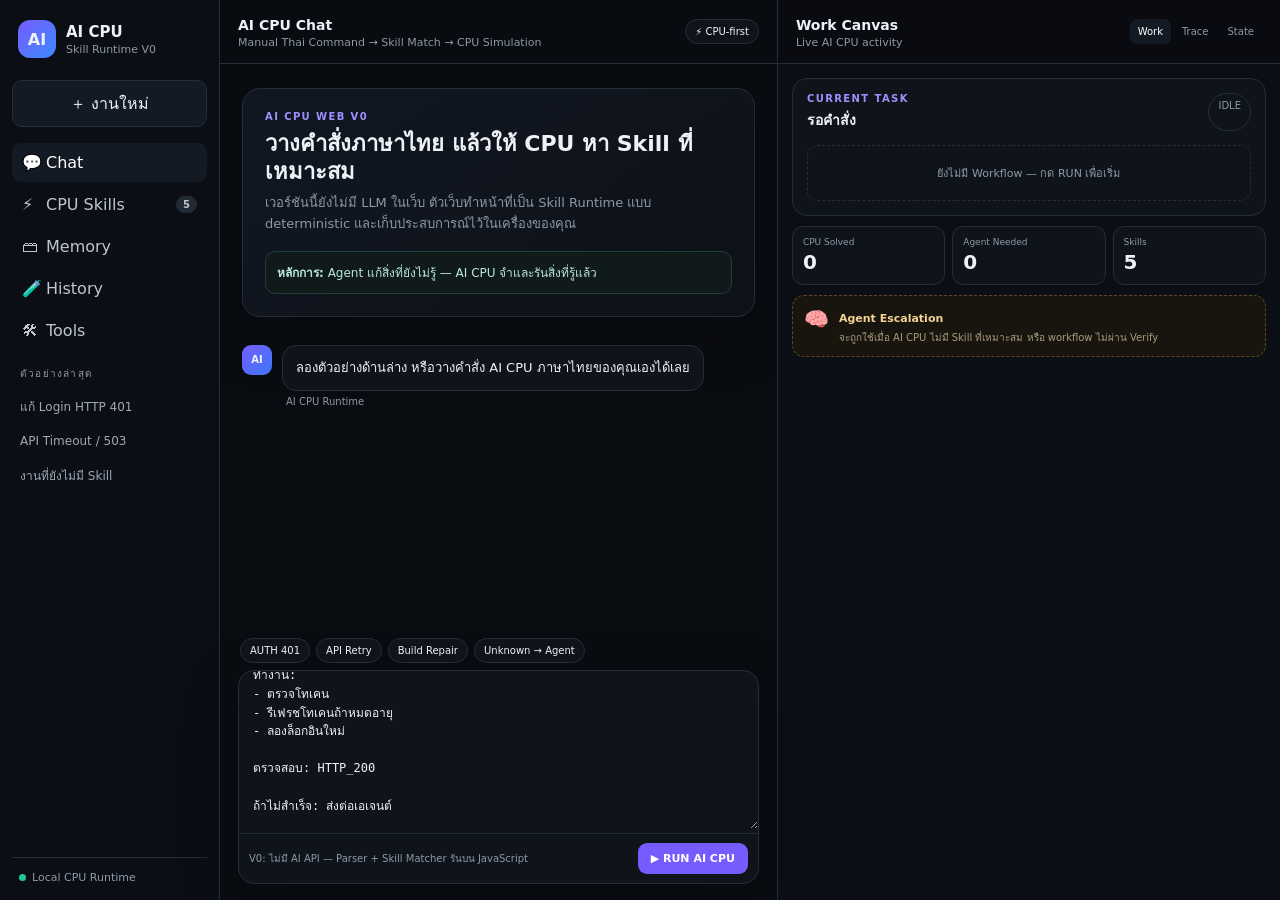
==== index.html @ 1a8669a3 "feat: add AI CPU Web V0 prototype and Pages workflow" ====
<!doctype html>
<html lang="th">
<head>
  <meta charset="utf-8" />
  <meta name="viewport" content="width=device-width,initial-scale=1" />
  <meta name="theme-color" content="#0a0d12" />
  <title>AI CPU Web V0</title>
  <link rel="stylesheet" href="styles.css" />
</head>
<body>
  <div class="app-shell">
    <aside class="sidebar" id="sidebar">
      <div class="brand"><div class="brand-mark">AI</div><div><strong>AI CPU</strong><span>Skill Runtime V0</span></div></div>
      <button class="new-task" id="newTaskBtn">＋ งานใหม่</button>
      <nav class="nav" aria-label="เมนูหลัก">
        <button class="nav-item active" data-view="chat">💬 <span>Chat</span></button>
        <button class="nav-item" data-view="skills">⚡ <span>CPU Skills</span><b id="skillCountBadge">5</b></button>
        <button class="nav-item" data-view="memory">🗃 <span>Memory</span></button>
        <button class="nav-item" data-view="history">🧪 <span>History</span></button>
        <button class="nav-item" data-view="tools">🛠 <span>Tools</span></button>
      </nav>
      <div class="sidebar-section"><div class="section-label">ตัวอย่างล่าสุด</div><button class="recent-item" data-sample="auth">แก้ Login HTTP 401</button><button class="recent-item" data-sample="api">API Timeout / 503</button><button class="recent-item" data-sample="unknown">งานที่ยังไม่มี Skill</button></div>
      <div class="sidebar-footer"><span class="status-dot"></span>Local CPU Runtime</div>
    </aside>
    <main class="workspace">
      <header class="topbar"><button class="mobile-menu" id="mobileMenuBtn" aria-label="เปิดเมนู">☰</button><div><strong id="workspaceTitle">AI CPU Chat</strong><span>Manual Thai Command → Skill Match → CPU Simulation</span></div><div class="mode-pill">⚡ CPU-first</div></header>
      <section class="content-view active" id="view-chat">
        <div class="chat-scroll" id="chatScroll">
          <div class="welcome-card"><div class="eyebrow">AI CPU WEB V0</div><h1>วางคำสั่งภาษาไทย แล้วให้ CPU หา Skill ที่เหมาะสม</h1><p>เวอร์ชันนี้ยังไม่มี LLM ในเว็บ ตัวเว็บทำหน้าที่เป็น Skill Runtime แบบ deterministic และเก็บประสบการณ์ไว้ในเครื่องของคุณ</p><div class="principle"><b>หลักการ:</b> Agent แก้สิ่งที่ยังไม่รู้ — AI CPU จำและรันสิ่งที่รู้แล้ว</div></div>
          <div class="message assistant"><div class="avatar cpu">AI</div><div class="message-body"><div class="bubble">ลองตัวอย่างด้านล่าง หรือวางคำสั่ง AI CPU ภาษาไทยของคุณเองได้เลย</div><div class="message-meta">AI CPU Runtime</div></div></div><div id="messageList"></div>
        </div>
        <div class="composer-wrap"><div class="sample-row"><button data-sample="auth">AUTH 401</button><button data-sample="api">API Retry</button><button data-sample="build">Build Repair</button><button data-sample="unknown">Unknown → Agent</button></div><div class="composer"><textarea id="commandInput" rows="7" spellcheck="false" placeholder="วางคำสั่งภาษาไทย เช่น&#10;สถานะ: ล็อกอินผิดพลาด&#10;อาการ: HTTP_401&#10;เป้าหมาย: ล็อกอินสำเร็จ&#10;..."></textarea><div class="composer-actions"><div class="hint">V0: ไม่มี AI API — Parser + Skill Matcher รันบน JavaScript</div><button class="run-btn" id="runBtn">▶ RUN AI CPU</button></div></div></div>
      </section>
      <section class="content-view" id="view-skills"><div class="page-panel"><div class="page-heading"><div><div class="eyebrow">SKILL REGISTRY</div><h2>CPU Skills</h2><p>Skill คือโปรแกรม/Workflow ที่ AI CPU ทำซ้ำได้โดยไม่ต้องเรียก Agent</p></div><button class="secondary-btn" id="openAddSkillBtn">＋ เพิ่ม Skill</button></div><div id="skillsGrid" class="skills-grid"></div></div></section>
      <section class="content-view" id="view-memory"><div class="page-panel"><div class="eyebrow">SKILL-ORIENTED MEMORY</div><h2>Memory</h2><p>จำว่า State/Goal แบบไหนเคยใช้ Skill อะไร และผลเป็นอย่างไร</p><div id="memoryTableWrap"></div></div></section>
      <section class="content-view" id="view-history"><div class="page-panel"><div class="eyebrow">EXPERIENCE</div><h2>Execution History</h2><p>ทุกครั้งที่รันจะกลายเป็น Episode สำหรับใช้พัฒนาระบบต่อไป</p><div id="historyList" class="history-list"></div></div></section>
      <section class="content-view" id="view-tools"><div class="page-panel"><div class="eyebrow">TOOL REGISTRY — SIMULATION</div><h2>Tools</h2><p>V0 ยังเป็นตัวจำลอง Tool เพื่อทดสอบ architecture ก่อนเชื่อมของจริง</p><div id="toolsGrid" class="skills-grid"></div></div></section>
    </main>
    <aside class="canvas">
      <header class="canvas-header"><div><strong>Work Canvas</strong><span>Live AI CPU activity</span></div><div class="canvas-tabs"><button class="active" data-canvas="work">Work</button><button data-canvas="trace">Trace</button><button data-canvas="state">State</button></div></header>
      <div class="canvas-body"><section class="canvas-pane active" id="canvas-work"><div class="task-card"><div class="task-head"><div><div class="eyebrow">CURRENT TASK</div><h3 id="taskName">รอคำสั่ง</h3></div><span class="status-chip idle" id="runStatus">IDLE</span></div><div class="flow" id="flowList"><div class="flow-empty">ยังไม่มี Workflow — กด RUN เพื่อเริ่ม</div></div></div><div class="metrics-grid"><div><span>CPU Solved</span><strong id="metricCpu">0</strong></div><div><span>Agent Needed</span><strong id="metricAgent">0</strong></div><div><span>Skills</span><strong id="metricSkills">5</strong></div></div><div class="agent-card" id="agentCard"><div class="agent-icon">🧠</div><div><b>Agent Escalation</b><p>จะถูกใช้เมื่อ AI CPU ไม่มี Skill ที่เหมาะสม หรือ workflow ไม่ผ่าน Verify</p></div></div></section><section class="canvas-pane" id="canvas-trace"><pre id="traceOutput">// Trace จะปรากฏหลังรันคำสั่ง</pre></section><section class="canvas-pane" id="canvas-state"><pre id="stateOutput">{
  "state": "IDLE",
  "goal": null
}</pre></section></div>
    </aside>
  </div>
  <dialog id="addSkillDialog"><form method="dialog" id="addSkillForm" class="dialog-card"><div class="dialog-head"><div><div class="eyebrow">INSTALL CPU SKILL</div><h3>เพิ่ม Skill ใหม่</h3></div><button value="cancel" class="icon-btn" aria-label="ปิด">×</button></div><label>Skill ID<input id="newSkillId" placeholder="CSV_REPAIR" required /></label><label>ชื่อสกิล<input id="newSkillName" placeholder="ซ่อม CSV" required /></label><label>คำที่ใช้จับคู่ (คั่นด้วย comma)<input id="newSkillKeywords" placeholder="csv, encoding, import" required /></label><label>ขั้นตอน (1 บรรทัดต่อ 1 ขั้น)<textarea id="newSkillSteps" rows="4" placeholder="ตรวจ encoding&#10;แปลงเป็น UTF-8&#10;ลอง import ใหม่" required></textarea></label><div class="dialog-actions"><button value="cancel" class="secondary-btn">ยกเลิก</button><button value="default" id="installSkillBtn" class="run-btn">Install Skill</button></div></form></dialog>
  <script src="app.js"></script>
</body>
</html>
---- styles.css ----
:root{--bg:#090c11;--panel:#0f141b;--panel2:#141a23;--line:#252d38;--text:#edf2f8;--muted:#8d99a8;--accent:#765cff;--green:#25c79a;--yellow:#f0b84a;--shadow:0 18px 60px rgba(0,0,0,.25)}*{box-sizing:border-box}html,body{margin:0;min-height:100%;background:var(--bg);color:var(--text);font-family:Inter,ui-sans-serif,system-ui,-apple-system,"Segoe UI",sans-serif}button,input,textarea{font:inherit}button{color:inherit}.app-shell{min-height:100vh;display:grid;grid-template-columns:220px minmax(420px,1fr) minmax(370px,.9fr)}.sidebar{min-width:0;background:#0b0f15;border-right:1px solid var(--line);padding:14px 12px;display:flex;flex-direction:column;gap:16px}.brand{display:flex;align-items:center;gap:10px;padding:6px}.brand-mark{width:38px;height:38px;border-radius:12px;background:linear-gradient(135deg,var(--accent),#3f89ff);display:grid;place-items:center;font-weight:800}.brand strong{display:block;font-size:15px}.brand span,.topbar span,.canvas-header span{display:block;color:var(--muted);font-size:11px;margin-top:2px}.new-task,.secondary-btn{border:1px solid var(--line);background:var(--panel2);border-radius:10px;padding:10px 12px;cursor:pointer}.nav{display:grid;gap:3px}.nav-item{border:0;background:transparent;padding:10px;border-radius:9px;display:grid;grid-template-columns:24px 1fr auto;text-align:left;align-items:center;cursor:pointer;color:#bdc6d1}.nav-item:hover,.nav-item.active{background:var(--panel2);color:white}.nav-item b{font-size:10px;background:#222a35;border:1px solid var(--line);padding:2px 6px;border-radius:999px}.section-label{font-size:10px;color:var(--muted);letter-spacing:.12em;text-transform:uppercase;padding:0 8px 6px}.sidebar-section{display:grid;gap:2px}.recent-item{border:0;background:transparent;text-align:left;color:#9da8b5;padding:8px;border-radius:8px;font-size:12px;cursor:pointer}.recent-item:hover{background:var(--panel2);color:white}.sidebar-footer{margin-top:auto;border-top:1px solid var(--line);padding:13px 7px 2px;color:var(--muted);font-size:11px}.status-dot{display:inline-block;width:7px;height:7px;border-radius:50%;background:var(--green);margin-right:6px}.workspace{min-width:0;border-right:1px solid var(--line);display:flex;flex-direction:column;height:100vh}.topbar,.canvas-header{height:64px;flex:0 0 64px;border-bottom:1px solid var(--line);display:flex;align-items:center;justify-content:space-between;padding:0 18px;background:rgba(9,12,17,.9);backdrop-filter:blur(12px)}.topbar strong,.canvas-header strong{font-size:14px}.mode-pill,.status-chip{border:1px solid var(--line);border-radius:999px;padding:6px 9px;font-size:10px;background:var(--panel)}.mobile-menu{display:none;background:none;border:0;font-size:20px}.content-view{display:none;min-height:0;flex:1}.content-view.active{display:flex;flex-direction:column}.chat-scroll{flex:1;overflow:auto;padding:24px 22px 20px}.welcome-card{max-width:760px;margin:0 auto 28px;background:linear-gradient(145deg,#111722,#0d1118);border:1px solid var(--line);border-radius:18px;padding:22px;box-shadow:var(--shadow)}.eyebrow{font-size:10px;letter-spacing:.14em;color:#9e91ff;font-weight:800}.welcome-card h1,.page-panel h2{margin:8px 0;font-size:22px;line-height:1.25}.welcome-card p,.page-panel p{margin:0;color:var(--muted);font-size:13px;line-height:1.6}.principle{margin-top:16px;background:#101a1a;border:1px solid #1f4038;padding:11px;border-radius:10px;font-size:12px;color:#b9e7dc}.message{display:flex;gap:10px;max-width:800px;margin:0 auto 16px}.message.user{justify-content:flex-end}.message.user .avatar{order:2}.message.user .message-body{align-items:flex-end}.avatar{width:30px;height:30px;flex:0 0 30px;border-radius:9px;display:grid;place-items:center;background:#202734;font-size:10px;font-weight:800}.avatar.cpu{background:linear-gradient(135deg,var(--accent),#3b79fa)}.avatar.user{background:#26303d}.message-body{display:flex;flex-direction:column;min-width:0}.bubble{background:var(--panel);border:1px solid var(--line);border-radius:14px;padding:12px 13px;font-size:13px;line-height:1.55;white-space:pre-wrap}.message.user .bubble{background:#18202c}.message-meta{font-size:10px;color:var(--muted);margin-top:5px;padding:0 4px}.runtime-block{display:grid;gap:6px;margin-top:10px}.runtime-line{font-size:11px;padding:7px 8px;background:#0b1016;border:1px solid #202936;border-radius:8px}.runtime-line.ok::before{content:"●";color:var(--green);margin-right:7px}.runtime-line.warn::before{content:"●";color:var(--yellow);margin-right:7px}.composer-wrap{padding:8px 18px 16px;background:linear-gradient(180deg,rgba(9,12,17,0),var(--bg) 15%)}.sample-row{display:flex;gap:6px;overflow:auto;padding:0 2px 7px}.sample-row button{white-space:nowrap;border:1px solid var(--line);background:var(--panel);border-radius:999px;padding:6px 9px;font-size:10px;cursor:pointer}.composer{border:1px solid var(--line);border-radius:16px;background:var(--panel);box-shadow:var(--shadow);overflow:hidden}.composer textarea{width:100%;resize:vertical;min-height:135px;max-height:310px;border:0;outline:0;background:transparent;color:var(--text);padding:14px;font-family:ui-monospace,SFMono-Regular,Menlo,monospace;font-size:12px;line-height:1.55}.composer-actions{display:flex;align-items:center;justify-content:space-between;gap:10px;border-top:1px solid var(--line);padding:9px 10px}.hint{font-size:10px;color:var(--muted)}.run-btn{border:0;background:var(--accent);color:white;border-radius:9px;padding:9px 13px;font-size:11px;font-weight:800;cursor:pointer}.page-panel{padding:28px;overflow:auto;width:100%}.page-heading{display:flex;align-items:flex-start;justify-content:space-between;gap:20px}.skills-grid{display:grid;grid-template-columns:repeat(2,minmax(0,1fr));gap:10px;margin-top:18px}.skill-card{border:1px solid var(--line);background:var(--panel);border-radius:14px;padding:14px}.skill-card h3{font-size:13px;margin:0 0 4px}.skill-card .skill-id{font-family:ui-monospace,monospace;font-size:10px;color:#a99cff}.skill-meta{display:flex;gap:6px;flex-wrap:wrap;margin-top:10px}.mini-chip{font-size:9px;border:1px solid var(--line);background:#0c1117;border-radius:999px;padding:4px 6px;color:#aeb8c4}.skill-steps{margin:10px 0 0;padding-left:17px;color:var(--muted);font-size:11px;line-height:1.55}.memory-table{width:100%;border-collapse:collapse;margin-top:18px;font-size:11px}.memory-table th,.memory-table td{text-align:left;padding:10px;border-bottom:1px solid var(--line)}.memory-table th{color:var(--muted);font-weight:600}.empty-state{margin-top:18px;border:1px dashed var(--line);border-radius:13px;padding:20px;color:var(--muted);font-size:12px}.history-list{display:grid;gap:8px;margin-top:18px}.history-item{border:1px solid var(--line);background:var(--panel);border-radius:12px;padding:12px}.history-item header{display:flex;justify-content:space-between;gap:8px;font-size:11px}.history-item p{margin:7px 0 0;font-size:11px}.canvas{min-width:0;background:#0b0f15;height:100vh;overflow:hidden}.canvas-tabs{display:flex;gap:3px}.canvas-tabs button{border:0;background:transparent;color:var(--muted);font-size:10px;padding:7px 8px;border-radius:7px;cursor:pointer}.canvas-tabs button.active{background:var(--panel2);color:white}.canvas-body{height:calc(100vh - 64px);overflow:auto;padding:14px}.canvas-pane{display:none}.canvas-pane.active{display:block}.task-card{border:1px solid var(--line);background:var(--panel);border-radius:15px;padding:14px}.task-head{display:flex;justify-content:space-between;gap:10px}.task-head h3{font-size:14px;margin:5px 0 0}.status-chip.idle{color:var(--muted)}.status-chip.done{color:#9fe8d4;border-color:#285448;background:#10221f}.status-chip.agent{color:#ffd99a;border-color:#5a4827;background:#211b11}.flow{display:grid;gap:7px;margin-top:14px}.flow-empty{border:1px dashed var(--line);border-radius:10px;padding:18px;text-align:center;color:var(--muted);font-size:11px}.flow-step{border:1px solid var(--line);border-radius:10px;padding:10px;display:grid;grid-template-columns:26px 1fr auto;gap:8px;align-items:center;background:#0d1218}.flow-step.success{border-color:#245044}.flow-num{width:24px;height:24px;border-radius:7px;background:#202733;display:grid;place-items:center;font-size:10px}.flow-step b{font-size:11px}.flow-step small{display:block;color:var(--muted);font-size:9px;margin-top:2px}.step-tag{font-size:8px;border:1px solid var(--line);padding:3px 5px;border-radius:5px;color:#a9b4c1}.metrics-grid{display:grid;grid-template-columns:repeat(3,1fr);gap:7px;margin-top:10px}.metrics-grid>div{border:1px solid var(--line);background:var(--panel);border-radius:11px;padding:10px}.metrics-grid span{font-size:9px;color:var(--muted);display:block}.metrics-grid strong{font-size:20px;margin-top:3px;display:block}.agent-card{margin-top:10px;display:flex;gap:10px;border:1px dashed #5d4a24;background:#18150f;border-radius:12px;padding:11px}.agent-card.active{border-style:solid;border-color:var(--yellow)}.agent-icon{font-size:20px}.agent-card b{font-size:11px;color:#f4d395}.agent-card p{font-size:10px;line-height:1.5;color:#a99a7d;margin:4px 0 0}.canvas pre{margin:0;border:1px solid var(--line);background:#070a0e;border-radius:12px;padding:13px;white-space:pre-wrap;word-break:break-word;font-size:10px;line-height:1.6;color:#b9c5d3}dialog{border:0;padding:0;background:transparent;color:var(--text);width:min(520px,calc(100% - 24px))}dialog::backdrop{background:rgba(0,0,0,.7);backdrop-filter:blur(4px)}.dialog-card{border:1px solid var(--line);background:var(--panel);border-radius:16px;padding:16px;box-shadow:var(--shadow);display:grid;gap:12px}.dialog-head{display:flex;justify-content:space-between;align-items:start}.dialog-head h3{margin:5px 0 0}.icon-btn{border:1px solid var(--line);background:var(--panel2);width:34px;height:34px;border-radius:9px;cursor:pointer}.dialog-card label{font-size:11px;color:#c5ced8}.dialog-card input,.dialog-card textarea{display:block;width:100%;margin-top:5px;border:1px solid var(--line);border-radius:9px;background:#0b1016;color:white;padding:9px;outline:0}.dialog-actions{display:flex;justify-content:flex-end;gap:7px}@media(max-width:1100px){.app-shell{grid-template-columns:190px 1fr}.canvas{display:none}.workspace{border-right:0}}@media(max-width:720px){.app-shell{display:block}.sidebar{position:fixed;z-index:20;inset:0 auto 0 0;width:260px;transform:translateX(-105%);transition:.2s;box-shadow:var(--shadow)}.sidebar.open{transform:translateX(0)}.workspace{height:100vh}.mobile-menu{display:block}.topbar{padding:0 12px}.mode-pill{display:none}.chat-scroll{padding:16px 12px}.composer-wrap{padding:6px 10px 10px}.composer-actions{align-items:flex-end}.hint{max-width:55%}.skills-grid{grid-template-columns:1fr}.page-panel{padding:20px 14px}.page-heading{flex-direction:column}.welcome-card h1{font-size:19px}}
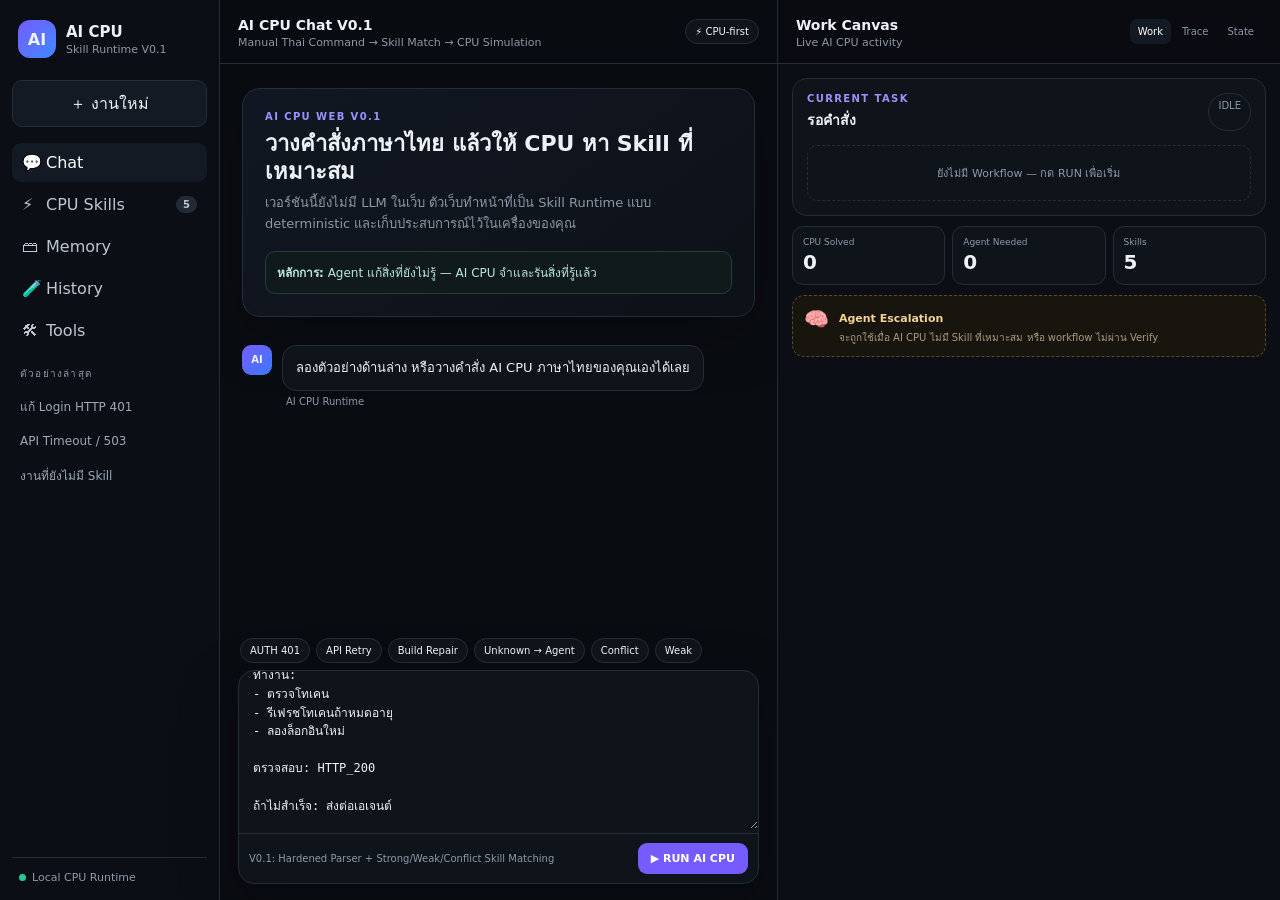
==== commit 6398ad23: "fix(v0.1): detect explicit skill conflict and restore WEAK band Live BUILD+ใช้สกิล AUTH was STRONG B" ====
--- a/index.html
+++ b/index.html
@@ -29,7 +29,7 @@
           <div class="welcome-card"><div class="eyebrow">AI CPU WEB V0</div><h1>วางคำสั่งภาษาไทย แล้วให้ CPU หา Skill ที่เหมาะสม</h1><p>เวอร์ชันนี้ยังไม่มี LLM ในเว็บ ตัวเว็บทำหน้าที่เป็น Skill Runtime แบบ deterministic และเก็บประสบการณ์ไว้ในเครื่องของคุณ</p><div class="principle"><b>หลักการ:</b> Agent แก้สิ่งที่ยังไม่รู้ — AI CPU จำและรันสิ่งที่รู้แล้ว</div></div>
           <div class="message assistant"><div class="avatar cpu">AI</div><div class="message-body"><div class="bubble">ลองตัวอย่างด้านล่าง หรือวางคำสั่ง AI CPU ภาษาไทยของคุณเองได้เลย</div><div class="message-meta">AI CPU Runtime</div></div></div><div id="messageList"></div>
         </div>
-        <div class="composer-wrap"><div class="sample-row"><button data-sample="auth">AUTH 401</button><button data-sample="api">API Retry</button><button data-sample="build">Build Repair</button><button data-sample="unknown">Unknown → Agent</button></div><div class="composer"><textarea id="commandInput" rows="7" spellcheck="false" placeholder="วางคำสั่งภาษาไทย เช่น&#10;สถานะ: ล็อกอินผิดพลาด&#10;อาการ: HTTP_401&#10;เป้าหมาย: ล็อกอินสำเร็จ&#10;..."></textarea><div class="composer-actions"><div class="hint">V0: ไม่มี AI API — Parser + Skill Matcher รันบน JavaScript</div><button class="run-btn" id="runBtn">▶ RUN AI CPU</button></div></div></div>
+        <div class="composer-wrap"><div class="sample-row"><button data-sample="auth">AUTH 401</button><button data-sample="api">API Retry</button><button data-sample="build">Build Repair</button><button data-sample="unknown">Unknown → Agent</button><button data-sample="conflict">Conflict</button><button data-sample="weak">Weak</button></div><div class="composer"><textarea id="commandInput" rows="7" spellcheck="false" placeholder="วางคำสั่งภาษาไทย เช่น&#10;สถานะ: ล็อกอินผิดพลาด&#10;อาการ: HTTP_401&#10;เป้าหมาย: ล็อกอินสำเร็จ&#10;..."></textarea><div class="composer-actions"><div class="hint">V0: ไม่มี AI API — Parser + Skill Matcher รันบน JavaScript</div><button class="run-btn" id="runBtn">▶ RUN AI CPU</button></div></div></div>
       </section>
       <section class="content-view" id="view-skills"><div class="page-panel"><div class="page-heading"><div><div class="eyebrow">SKILL REGISTRY</div><h2>CPU Skills</h2><p>Skill คือโปรแกรม/Workflow ที่ AI CPU ทำซ้ำได้โดยไม่ต้องเรียก Agent</p></div><button class="secondary-btn" id="openAddSkillBtn">＋ เพิ่ม Skill</button></div><div id="skillsGrid" class="skills-grid"></div></div></section>
       <section class="content-view" id="view-memory"><div class="page-panel"><div class="eyebrow">SKILL-ORIENTED MEMORY</div><h2>Memory</h2><p>จำว่า State/Goal แบบไหนเคยใช้ Skill อะไร และผลเป็นอย่างไร</p><div id="memoryTableWrap"></div></div></section>
